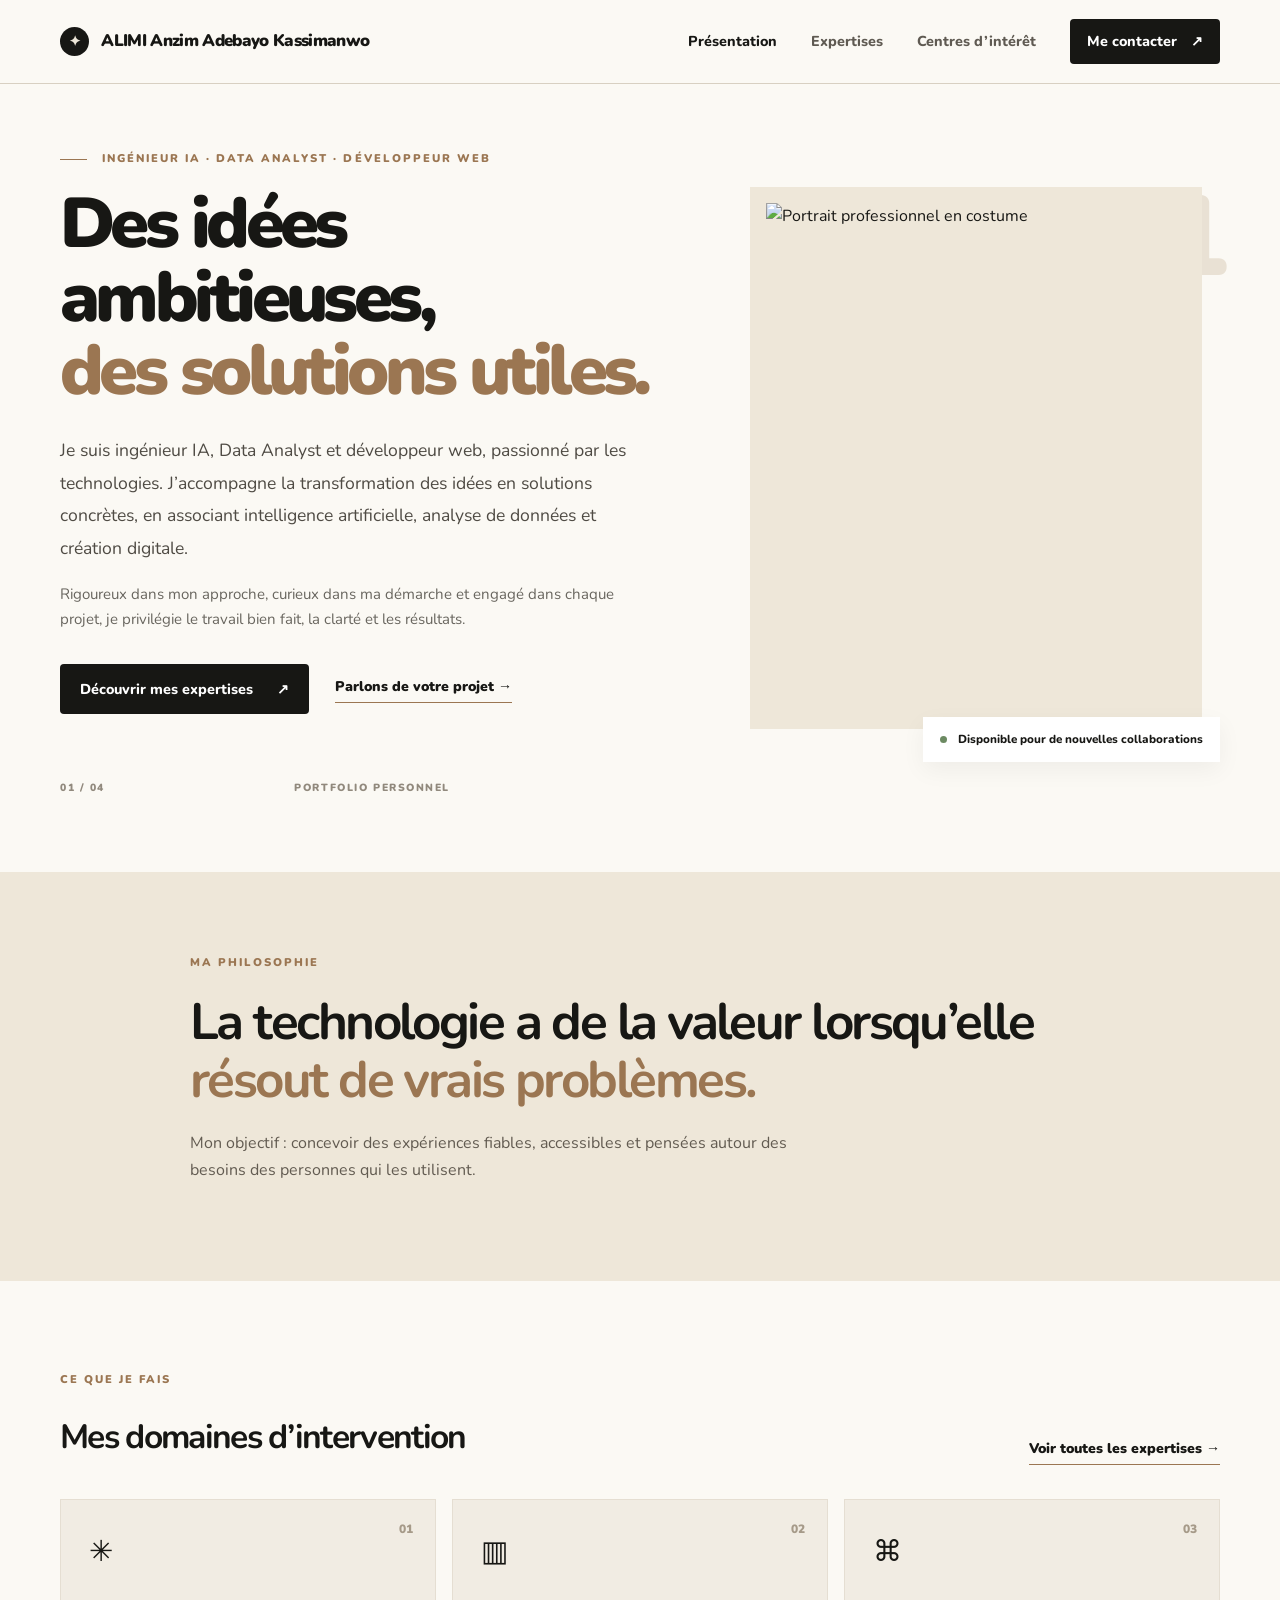
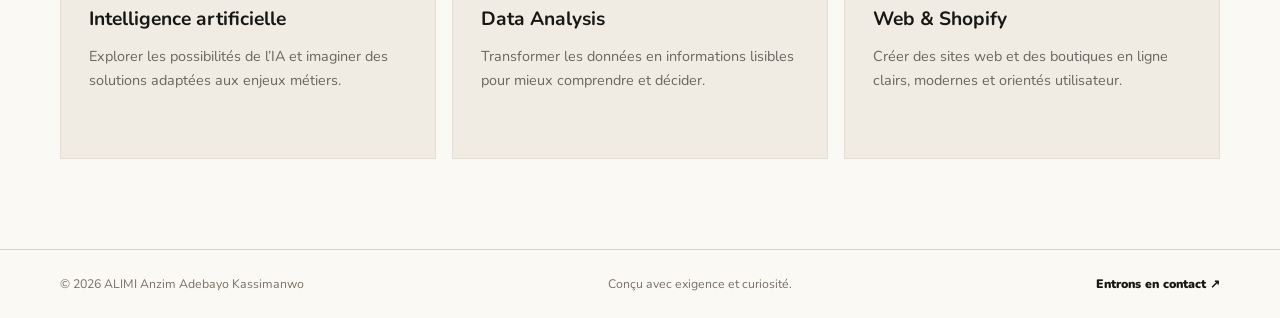
==== index.html @ 64163978 "Add files via upload" ====
<!doctype html>
<html lang="fr">
<head>
  <meta charset="utf-8"><meta name="viewport" content="width=device-width, initial-scale=1">
  <meta name="description" content="ALIMI Anzim Adebayo Kassimanwo — ingénierie IA, Data Analysis, création de sites web et boutiques Shopify.">
  <title>Accueil | ALIMI Anzim Adebayo Kassimanwo</title><link rel="preconnect" href="https://fonts.googleapis.com">
  <link rel="preconnect" href="https://fonts.gstatic.com" crossorigin>
  <link href="https://fonts.googleapis.com/css2?family=Nunito:wght@400;500;600;700;800;900&display=swap" rel="stylesheet">
  <link rel="stylesheet" href="styles.css"><script src="script.js" defer></script>
</head>
<body>
<header class="site-header"><a class="brand" href="index.html"><span class="brand-mark">✦</span> ALIMI Anzim Adebayo Kassimanwo</a>
<button class="menu-toggle" aria-label="Ouvrir le menu" aria-expanded="false">☰</button>
<nav class="nav"><a class="active" href="index.html">Présentation</a><a href="services.html">Expertises</a><a href="interests.html">Centres d’intérêt</a><a class="nav-cta" href="contact.html">Me contacter <span>↗</span></a></nav></header>
<main>
<section class="hero section-wrap">
  <div class="hero-copy"><p class="eyebrow"><span class="eyebrow-line"></span> INGÉNIEUR IA · DATA ANALYST · DÉVELOPPEUR WEB</p>
    <h1>Des idées ambitieuses,<br><em>des solutions utiles.</em></h1>
    <p class="lead">Je suis ingénieur IA, Data Analyst et développeur web, passionné par les technologies. J’accompagne la transformation des idées en solutions concrètes, en associant intelligence artificielle, analyse de données et création digitale.</p>
    <p class="intro-note">Rigoureux dans mon approche, curieux dans ma démarche et engagé dans chaque projet, je privilégie le travail bien fait, la clarté et les résultats.</p>
    <div class="hero-actions"><a class="button button-dark" href="services.html">Découvrir mes expertises <span>↗</span></a><a class="text-link" href="contact.html">Parlons de votre projet <span>→</span></a></div>
    <div class="hero-meta"><span>01 / 04</span><span>PORTFOLIO PERSONNEL</span></div>
  </div>
  <div class="portrait-wrap"><div class="portrait-frame"><img src="assets/portrait.jpeg" alt="Portrait professionnel en costume"></div><div class="portrait-caption"><span class="caption-dot"></span> Disponible pour de nouvelles collaborations</div><div class="decor-number">01</div></div>
</section>
<section class="statement"><div class="section-wrap statement-inner"><p class="eyebrow">MA PHILOSOPHIE</p><h2>La technologie a de la valeur lorsqu’elle <em>résout de vrais problèmes.</em></h2><p>Mon objectif : concevoir des expériences fiables, accessibles et pensées autour des besoins des personnes qui les utilisent.</p></div></section>
<section class="section-wrap mini-services"><div class="section-heading"><div><p class="eyebrow">CE QUE JE FAIS</p><h2>Mes domaines d’intervention</h2></div><a class="text-link" href="services.html">Voir toutes les expertises →</a></div>
<div class="service-grid"><article class="service-card"><span class="card-index">01</span><div class="card-icon">✳</div><h3>Intelligence artificielle</h3><p>Explorer les possibilités de l’IA et imaginer des solutions adaptées aux enjeux métiers.</p></article>
<article class="service-card"><span class="card-index">02</span><div class="card-icon">▥</div><h3>Data Analysis</h3><p>Transformer les données en informations lisibles pour mieux comprendre et décider.</p></article>
<article class="service-card"><span class="card-index">03</span><div class="card-icon">⌘</div><h3>Web & Shopify</h3><p>Créer des sites web et des boutiques en ligne clairs, modernes et orientés utilisateur.</p></article></div></section>
</main>
<footer class="footer"><div class="section-wrap footer-inner"><span>© <span data-year></span> ALIMI Anzim Adebayo Kassimanwo</span><span>Conçu avec exigence et curiosité.</span><a href="contact.html">Entrons en contact ↗</a></div></footer>
</body></html>
---- styles.css ----
@import url('https://fonts.googleapis.com/css2?family=Nunito:wght@400;500;600;700;800;900&display=swap');
:root{--beige:#eee7d9;--beige-light:#f7f3eb;--paper:#fbf9f4;--ink:#171714;--muted:#69665f;--line:#d8d0c2;--accent:#9b7652}
*{box-sizing:border-box}html{scroll-behavior:smooth}body{margin:0;background:var(--paper);color:var(--ink);font-family:'Nunito',sans-serif;font-size:16px;line-height:1.65}a{color:inherit;text-decoration:none}.section-wrap{width:min(1160px,calc(100% - 64px));margin-inline:auto}.site-header{height:84px;padding:0 max(32px,calc((100vw - 1160px)/2));display:flex;align-items:center;justify-content:space-between;border-bottom:1px solid var(--line);background:var(--paper);position:relative;z-index:5}.brand{font-weight:900;font-size:1.05rem;letter-spacing:-.04em}.brand-mark{display:inline-grid;place-items:center;background:var(--ink);color:var(--beige);width:29px;height:29px;border-radius:50%;margin-right:8px;font-size:.9rem}.nav{display:flex;align-items:center;gap:34px;font-size:.9rem;font-weight:800}.nav a{color:#5f5a52;transition:color .2s}.nav a:hover,.nav a.active{color:var(--ink)}.nav .nav-cta{background:var(--ink);color:white;padding:11px 17px;border-radius:4px}.nav-cta span{margin-left:10px}.menu-toggle{display:none;background:none;border:0;font-size:1.5rem}.hero{min-height:650px;display:grid;grid-template-columns:1.08fr .92fr;align-items:center;gap:64px;padding-block:66px 76px}.eyebrow{font-size:.7rem;letter-spacing:.18em;font-weight:900;color:var(--accent);margin:0 0 20px}.eyebrow-line{display:inline-block;width:27px;height:1px;background:var(--accent);vertical-align:middle;margin-right:10px}.hero h1,.page-hero h1{font-size:clamp(2.8rem,5.5vw,5.15rem);line-height:1.04;letter-spacing:-.065em;margin:0 0 26px;font-weight:900}.hero h1 em,.page-hero h1 em,.statement h2 em,.cta-band h2 em{font-style:normal;color:var(--accent)}.lead{font-size:1.1rem;line-height:1.85;color:#4f4b44;max-width:610px}.intro-note{color:var(--muted);font-size:.94rem;max-width:560px;margin-top:18px}.hero-actions{display:flex;align-items:center;gap:26px;margin-top:32px;flex-wrap:wrap}.button{display:inline-flex;align-items:center;justify-content:center;gap:24px;padding:15px 20px;border:0;border-radius:4px;font:800 .9rem 'Nunito',sans-serif;cursor:pointer}.button-dark{background:var(--ink);color:white}.button-dark:hover{background:#40372e}.text-link{font-size:.88rem;font-weight:900;border-bottom:1px solid var(--accent);padding-bottom:4px}.hero-meta{display:flex;justify-content:space-between;max-width:390px;margin-top:65px;color:#91897d;font-size:.65rem;letter-spacing:.15em;font-weight:900}.portrait-wrap{position:relative;max-width:470px;justify-self:end;width:100%;padding:18px 18px 48px 0}.portrait-frame{background:var(--beige);padding:16px;position:relative;z-index:1}.portrait-frame img{display:block;width:100%;height:510px;object-fit:cover;object-position:center 22%;filter:saturate(.9)}.portrait-caption{position:absolute;z-index:2;right:0;bottom:15px;background:white;padding:13px 17px;font-size:.73rem;font-weight:800;box-shadow:0 8px 25px #0000000d}.caption-dot{display:inline-block;width:7px;height:7px;border-radius:50%;background:#6c8a62;margin-right:8px}.decor-number{position:absolute;right:-8px;top:-22px;font-size:7rem;font-weight:900;color:#e9e1d4;z-index:0}.statement{background:var(--beige);padding:82px 0}.statement-inner{max-width:900px}.statement h2{font-size:clamp(2rem,4vw,3.5rem);line-height:1.15;letter-spacing:-.05em;margin:0 0 20px}.statement-inner>p:last-child{color:#625b51;max-width:620px}.mini-services{padding-block:90px}.section-heading{display:flex;align-items:end;justify-content:space-between;margin-bottom:34px}.section-heading h2{font-size:2.1rem;letter-spacing:-.05em;margin:0}.service-grid{display:grid;grid-template-columns:repeat(3,1fr);gap:16px}.service-card{position:relative;background:#f1ece3;padding:28px;min-height:260px;border:1px solid #e5ded2}.card-index{position:absolute;right:22px;top:20px;color:#a69a89;font-size:.75rem;font-weight:900}.card-icon{font-size:1.8rem;margin-bottom:28px}.service-card h3{font-size:1.2rem;margin:0 0 10px}.service-card p{font-size:.9rem;color:var(--muted);margin:0}.footer{border-top:1px solid var(--line);padding:24px 0;color:#777066;font-size:.77rem}.footer-inner{display:flex;justify-content:space-between;gap:16px;flex-wrap:wrap}.footer a{font-weight:900;color:var(--ink)}.page-hero{padding-top:100px;padding-bottom:65px}.page-hero h1{font-size:clamp(2.8rem,5vw,4.6rem)}.narrow{max-width:640px}.expertise-list{padding-bottom:70px}.expertise-row{display:grid;grid-template-columns:70px 1fr 100px;gap:25px;padding:38px 0;border-top:1px solid var(--line)}.expertise-num{font-size:.8rem;font-weight:900;color:var(--accent);padding-top:5px}.expertise-row h2{font-size:1.8rem;letter-spacing:-.04em;margin:0 0 12px}.expertise-row p:not(.eyebrow){max-width:700px;color:var(--muted)}.expertise-row ul{display:flex;flex-wrap:wrap;gap:10px 26px;padding-left:18px;color:#504b43;font-size:.88rem}.expertise-symbol{font-size:3rem;color:#b49a7c;justify-self:end}.cta-band{background:var(--beige);padding:44px 50px;margin-bottom:90px;display:flex;align-items:center;justify-content:space-between;gap:25px}.cta-band h2{font-size:2.2rem;line-height:1.15;letter-spacing:-.05em;margin:0}.interest-grid{display:grid;grid-template-columns:1fr 1fr;gap:18px;padding-bottom:45px}.interest-card{padding:34px;min-height:330px;background:var(--beige)}.interest-card.games{background:#f0ede6}.interest-top{display:flex;justify-content:space-between;align-items:center;font-size:.7rem;letter-spacing:.14em;font-weight:900;color:var(--accent)}.interest-emoji{font-size:2rem}.interest-card h2{font-size:2rem;letter-spacing:-.04em;margin:45px 0 12px}.interest-card p{color:#5f5a52;max-width:480px}.interest-tags,.game-list{display:flex;gap:8px;flex-wrap:wrap;margin-top:24px}.interest-tags span,.game-list span{padding:7px 12px;border:1px solid #cfc4b4;border-radius:30px;font-size:.75rem;font-weight:800}.quote-panel{background:var(--ink);color:white;padding:45px 55px;margin-bottom:90px;display:flex;gap:25px;align-items:flex-start}.quote-mark{font-size:4rem;color:#c3a17c;line-height:1}.quote-panel blockquote{font-size:1.5rem;line-height:1.4;font-weight:800;max-width:780px;margin:8px 0}.contact-layout{display:grid;grid-template-columns:.8fr 1.2fr;gap:80px;padding-bottom:100px}.contact-aside h2{font-size:2rem;line-height:1.2;letter-spacing:-.04em;margin:0 0 20px}.contact-aside>p:not(.eyebrow){color:var(--muted)}.contact-detail{display:flex;align-items:center;gap:15px;margin-top:27px}.contact-icon{display:grid;place-items:center;width:42px;height:42px;background:var(--beige);border-radius:50%;font-size:1.2rem}.contact-detail strong,.contact-detail span{display:block}.contact-detail strong{font-size:.9rem}.contact-detail div span{font-size:.78rem;color:var(--muted)}.contact-form{background:#f1ece3;padding:34px;display:flex;flex-direction:column}.contact-form label{font-size:.8rem;font-weight:900;margin:0 0 7px}.contact-form input,.contact-form select,.contact-form textarea{width:100%;font:500 .92rem 'Nunito',sans-serif;color:var(--ink);background:#fbf9f4;border:1px solid #d9d0c3;border-radius:3px;padding:13px 14px;margin-bottom:19px;outline:none}.contact-form input:focus,.contact-form select:focus,.contact-form textarea:focus{border-color:var(--accent)}.contact-form textarea{resize:vertical}.form-submit{align-self:flex-start}.form-help{font-size:.74rem;color:var(--muted);margin:12px 0 0}
@media(max-width:800px){.section-wrap{width:min(100% - 38px,600px)}.site-header{height:72px;padding:0 20px}.menu-toggle{display:block}.nav{display:none;position:absolute;top:72px;left:0;right:0;background:var(--paper);padding:18px 22px 24px;flex-direction:column;align-items:stretch;gap:18px;border-bottom:1px solid var(--line)}.nav.open{display:flex}.nav .nav-cta{text-align:center}.hero{grid-template-columns:1fr;gap:38px;padding-block:55px}.hero-copy{order:1}.portrait-wrap{order:0;justify-self:center;max-width:390px}.portrait-frame img{height:420px}.hero h1,.page-hero h1{font-size:clamp(2.7rem,11vw,4rem)}.hero-meta{margin-top:40px}.statement{padding:60px 0}.mini-services{padding-block:65px}.section-heading{align-items:flex-start;gap:20px;flex-direction:column}.service-grid{grid-template-columns:1fr}.service-card{min-height:unset}.page-hero{padding-top:65px;padding-bottom:40px}.expertise-row{grid-template-columns:35px 1fr;gap:12px}.expertise-symbol{display:none}.expertise-row h2{font-size:1.5rem}.expertise-row ul{display:block}.cta-band{padding:30px;align-items:flex-start;flex-direction:column;margin-bottom:60px}.interest-grid,.contact-layout{grid-template-columns:1fr;gap:20px}.interest-card{min-height:unset}.interest-card h2{margin-top:30px}.quote-panel{padding:30px 25px;margin-bottom:60px}.quote-panel blockquote{font-size:1.2rem}.contact-layout{padding-bottom:65px}.contact-form{padding:23px}.footer-inner{flex-direction:column;gap:6px}}
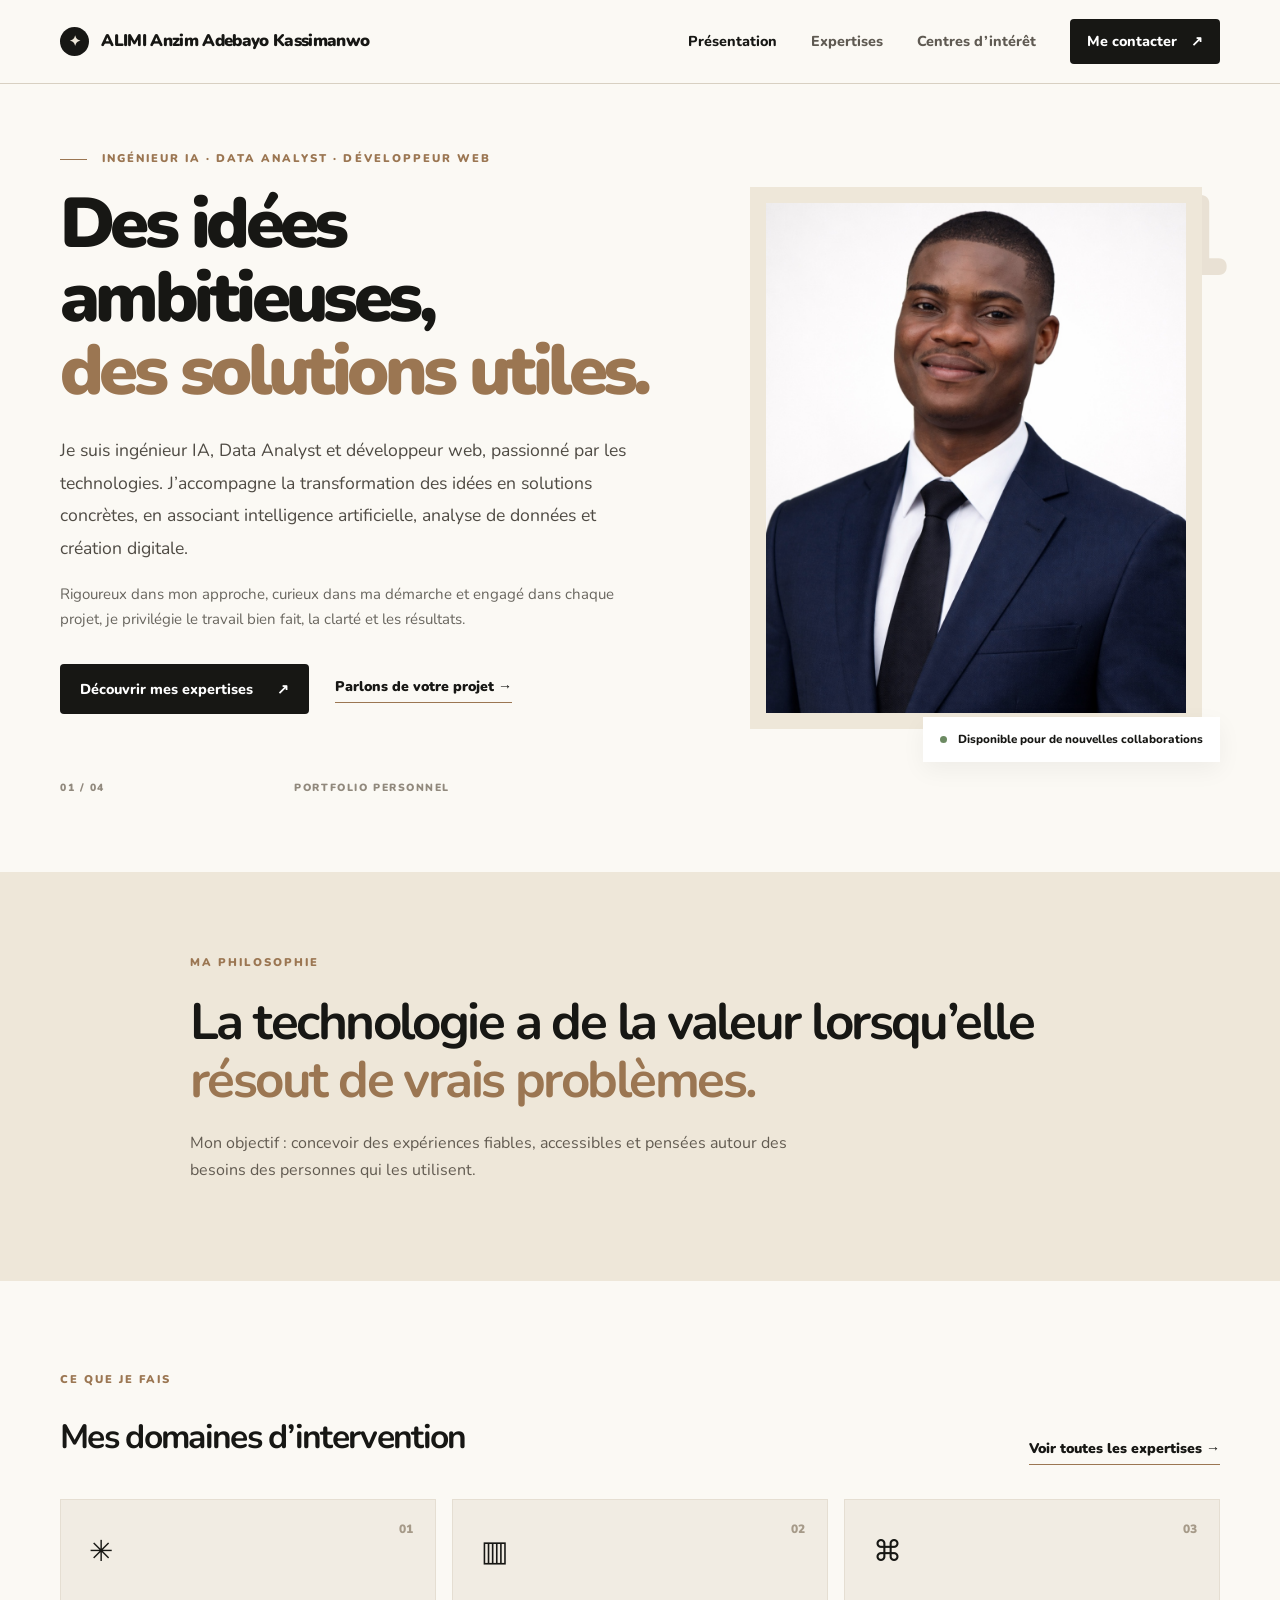
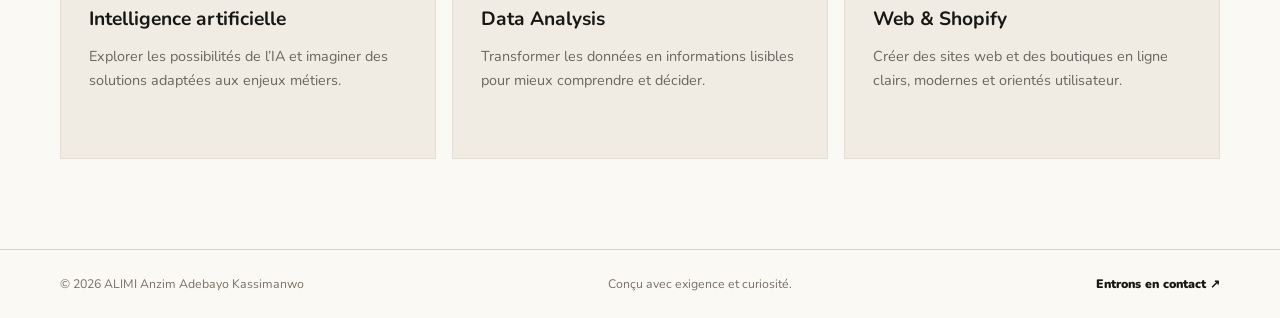
==== commit 5a10fd81: "Add files via upload" ====
--- a/index.html
+++ b/index.html
@@ -21,7 +21,7 @@
     <div class="hero-actions"><a class="button button-dark" href="services.html">Découvrir mes expertises <span>↗</span></a><a class="text-link" href="contact.html">Parlons de votre projet <span>→</span></a></div>
     <div class="hero-meta"><span>01 / 04</span><span>PORTFOLIO PERSONNEL</span></div>
   </div>
-  <div class="portrait-wrap"><div class="portrait-frame"><img src="assets/portrait.jpeg" alt="Portrait professionnel en costume"></div><div class="portrait-caption"><span class="caption-dot"></span> Disponible pour de nouvelles collaborations</div><div class="decor-number">01</div></div>
+  <div class="portrait-wrap"><div class="portrait-frame"><img src="portrait.jpeg" alt="Portrait professionnel en costume"></div><div class="portrait-caption"><span class="caption-dot"></span> Disponible pour de nouvelles collaborations</div><div class="decor-number">01</div></div>
 </section>
 <section class="statement"><div class="section-wrap statement-inner"><p class="eyebrow">MA PHILOSOPHIE</p><h2>La technologie a de la valeur lorsqu’elle <em>résout de vrais problèmes.</em></h2><p>Mon objectif : concevoir des expériences fiables, accessibles et pensées autour des besoins des personnes qui les utilisent.</p></div></section>
 <section class="section-wrap mini-services"><div class="section-heading"><div><p class="eyebrow">CE QUE JE FAIS</p><h2>Mes domaines d’intervention</h2></div><a class="text-link" href="services.html">Voir toutes les expertises →</a></div>
@@ -30,4 +30,4 @@
 <article class="service-card"><span class="card-index">03</span><div class="card-icon">⌘</div><h3>Web & Shopify</h3><p>Créer des sites web et des boutiques en ligne clairs, modernes et orientés utilisateur.</p></article></div></section>
 </main>
 <footer class="footer"><div class="section-wrap footer-inner"><span>© <span data-year></span> ALIMI Anzim Adebayo Kassimanwo</span><span>Conçu avec exigence et curiosité.</span><a href="contact.html">Entrons en contact ↗</a></div></footer>
-</body></html>+</body></html>
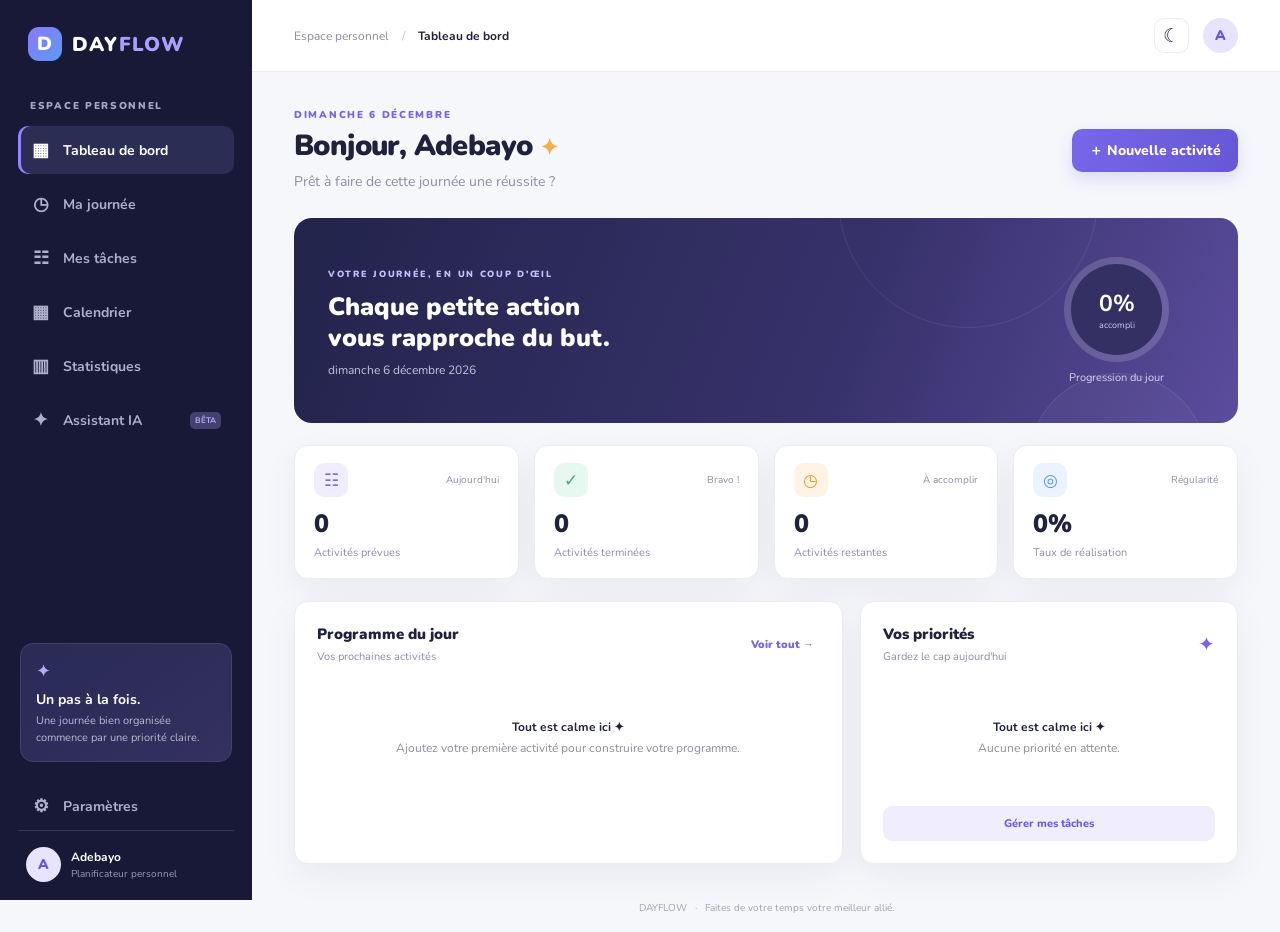
==== commit f26798f4: "Add files via upload" ====
--- a/index.html
+++ b/index.html
@@ -1,33 +1,141 @@
-<!doctype html>
+<!DOCTYPE html>
 <html lang="fr">
 <head>
-  <meta charset="utf-8"><meta name="viewport" content="width=device-width, initial-scale=1">
-  <meta name="description" content="ALIMI Anzim Adebayo Kassimanwo — ingénierie IA, Data Analysis, création de sites web et boutiques Shopify.">
-  <title>Accueil | ALIMI Anzim Adebayo Kassimanwo</title><link rel="preconnect" href="https://fonts.googleapis.com">
+  <meta charset="UTF-8">
+  <meta name="viewport" content="width=device-width, initial-scale=1.0">
+  <meta name="theme-color" content="#171936">
+  <meta name="description" content="DAYFLOW — Organise tes journées et avance sereinement vers tes objectifs.">
+  <title>DAYFLOW — Planifie ta journée</title>
+  <link rel="preconnect" href="https://fonts.googleapis.com">
   <link rel="preconnect" href="https://fonts.gstatic.com" crossorigin>
   <link href="https://fonts.googleapis.com/css2?family=Nunito:wght@400;500;600;700;800;900&display=swap" rel="stylesheet">
-  <link rel="stylesheet" href="styles.css"><script src="script.js" defer></script>
+  <link rel="stylesheet" href="styles.css">
+  <link rel="manifest" href="manifest.webmanifest">
 </head>
 <body>
-<header class="site-header"><a class="brand" href="index.html"><span class="brand-mark">✦</span> ALIMI Anzim Adebayo Kassimanwo</a>
-<button class="menu-toggle" aria-label="Ouvrir le menu" aria-expanded="false">☰</button>
-<nav class="nav"><a class="active" href="index.html">Présentation</a><a href="services.html">Expertises</a><a href="interests.html">Centres d’intérêt</a><a class="nav-cta" href="contact.html">Me contacter <span>↗</span></a></nav></header>
-<main>
-<section class="hero section-wrap">
-  <div class="hero-copy"><p class="eyebrow"><span class="eyebrow-line"></span> INGÉNIEUR IA · DATA ANALYST · DÉVELOPPEUR WEB</p>
-    <h1>Des idées ambitieuses,<br><em>des solutions utiles.</em></h1>
-    <p class="lead">Je suis ingénieur IA, Data Analyst et développeur web, passionné par les technologies. J’accompagne la transformation des idées en solutions concrètes, en associant intelligence artificielle, analyse de données et création digitale.</p>
-    <p class="intro-note">Rigoureux dans mon approche, curieux dans ma démarche et engagé dans chaque projet, je privilégie le travail bien fait, la clarté et les résultats.</p>
-    <div class="hero-actions"><a class="button button-dark" href="services.html">Découvrir mes expertises <span>↗</span></a><a class="text-link" href="contact.html">Parlons de votre projet <span>→</span></a></div>
-    <div class="hero-meta"><span>01 / 04</span><span>PORTFOLIO PERSONNEL</span></div>
+  <div class="app-shell">
+    <aside class="sidebar" id="sidebar">
+      <a class="brand" href="#" aria-label="DAYFLOW accueil">
+        <span class="brand-mark">D</span><span>DAY<span class="brand-accent">FLOW</span></span>
+      </a>
+      <div class="workspace-label">ESPACE PERSONNEL</div>
+      <nav class="nav-menu" aria-label="Navigation principale">
+        <button class="nav-link active" data-view="dashboard"><span class="nav-icon">▦</span>Tableau de bord</button>
+        <button class="nav-link" data-view="day"><span class="nav-icon">◷</span>Ma journée</button>
+        <button class="nav-link" data-view="tasks"><span class="nav-icon">☷</span>Mes tâches</button>
+        <button class="nav-link" data-view="calendar"><span class="nav-icon">▦</span>Calendrier</button>
+        <button class="nav-link" data-view="stats"><span class="nav-icon">▥</span>Statistiques</button>
+        <button class="nav-link" data-view="assistant"><span class="nav-icon">✦</span>Assistant IA <span class="soon">BÊTA</span></button>
+      </nav>
+      <div class="sidebar-bottom">
+        <div class="tip-card">
+          <span class="tip-spark">✦</span>
+          <strong>Un pas à la fois.</strong>
+          <p>Une journée bien organisée commence par une priorité claire.</p>
+        </div>
+        <button class="nav-link" data-view="settings"><span class="nav-icon">⚙</span>Paramètres</button>
+        <div class="profile">
+          <div class="avatar">A</div><div><strong id="profileName">Mon espace</strong><small>Planificateur personnel</small></div>
+        </div>
+      </div>
+    </aside>
+
+    <main class="main-area">
+      <header class="topbar">
+        <button class="mobile-menu" id="mobileMenu" aria-label="Ouvrir le menu">☰</button>
+        <div class="breadcrumb">Espace personnel <span>/</span> <strong id="currentSection">Tableau de bord</strong></div>
+        <div class="top-actions">
+          <button class="icon-button" id="themeToggle" title="Changer de thème" aria-label="Changer de thème">☾</button>
+          <button class="avatar small-avatar" id="profileButton" title="Modifier le profil">A</button>
+        </div>
+      </header>
+
+      <div class="content">
+        <section class="view active" id="view-dashboard">
+          <div class="welcome-row">
+            <div><p class="eyebrow" id="todayLabel">VOTRE ESPACE DE PRODUCTIVITÉ</p><h1>Bonjour, <span id="welcomeName">Adebayo</span> <span class="wave">✦</span></h1><p class="muted">Prêt à faire de cette journée une réussite ?</p></div>
+            <button class="primary-button" data-add>＋ Nouvelle activité</button>
+          </div>
+          <div class="hero-card">
+            <div class="hero-copy"><span class="hero-kicker">VOTRE JOURNÉE, EN UN COUP D'ŒIL</span><h2>Chaque petite action<br>vous rapproche du but.</h2><p id="heroDate">Organisez vos priorités et avancez à votre rythme.</p></div>
+            <div class="hero-progress"><div class="progress-ring" id="progressRing"><div><strong id="progressPercent">0%</strong><small>accompli</small></div></div><span>Progression du jour</span></div>
+            <div class="hero-orb orb-one"></div><div class="hero-orb orb-two"></div>
+          </div>
+          <div class="stats-grid">
+            <article class="metric-card"><div class="metric-top"><span class="metric-icon purple">☷</span><span class="metric-trend">Aujourd'hui</span></div><strong id="totalMetric">0</strong><span class="metric-label">Activités prévues</span></article>
+            <article class="metric-card"><div class="metric-top"><span class="metric-icon green">✓</span><span class="metric-trend">Bravo !</span></div><strong id="doneMetric">0</strong><span class="metric-label">Activités terminées</span></article>
+            <article class="metric-card"><div class="metric-top"><span class="metric-icon orange">◷</span><span class="metric-trend">À accomplir</span></div><strong id="pendingMetric">0</strong><span class="metric-label">Activités restantes</span></article>
+            <article class="metric-card"><div class="metric-top"><span class="metric-icon blue">◎</span><span class="metric-trend">Régularité</span></div><strong id="rateMetric">0%</strong><span class="metric-label">Taux de réalisation</span></article>
+          </div>
+          <div class="section-grid">
+            <section class="panel schedule-panel">
+              <div class="panel-heading"><div><h3>Programme du jour</h3><p class="muted">Vos prochaines activités</p></div><button class="text-button" data-go="day">Voir tout →</button></div>
+              <div id="dashboardSchedule" class="schedule-list"></div>
+            </section>
+            <section class="panel focus-panel">
+              <div class="panel-heading"><div><h3>Vos priorités</h3><p class="muted">Gardez le cap aujourd'hui</p></div><span class="heading-spark">✦</span></div>
+              <div id="priorityList" class="priority-list"></div>
+              <button class="soft-button full-button" data-go="tasks">Gérer mes tâches</button>
+            </section>
+          </div>
+        </section>
+
+        <section class="view" id="view-day">
+          <div class="page-heading"><div><p class="eyebrow">ORGANISATION</p><h1>Ma journée</h1><p class="muted">Visualisez votre programme et avancez étape par étape.</p></div><button class="primary-button" data-add>＋ Nouvelle activité</button></div>
+          <div class="toolbar"><div class="date-display" id="dayDate"></div><button class="soft-button" id="todayButton">Aujourd'hui</button></div>
+          <div class="panel"><div id="daySchedule" class="timeline"></div></div>
+        </section>
+
+        <section class="view" id="view-tasks">
+          <div class="page-heading"><div><p class="eyebrow">À FAIRE</p><h1>Mes tâches</h1><p class="muted">Toutes vos activités réunies au même endroit.</p></div><button class="primary-button" data-add>＋ Ajouter une tâche</button></div>
+          <div class="toolbar task-toolbar"><input class="search-input" id="taskSearch" type="search" placeholder="⌕  Rechercher une activité..."><select id="statusFilter" class="select-input"><option value="all">Tous les statuts</option><option value="pending">À faire</option><option value="progress">En cours</option><option value="done">Terminées</option></select><select id="priorityFilter" class="select-input"><option value="all">Toutes les priorités</option><option>Urgent</option><option>Élevé</option><option>Moyen</option><option>Faible</option></select></div>
+          <div class="panel"><div id="tasksList" class="tasks-list"></div></div>
+        </section>
+
+        <section class="view" id="view-calendar">
+          <div class="page-heading"><div><p class="eyebrow">VUE D'ENSEMBLE</p><h1>Calendrier</h1><p class="muted">Retrouvez vos activités selon leur date.</p></div><button class="primary-button" data-add>＋ Nouvelle activité</button></div>
+          <div class="toolbar calendar-toolbar"><div class="calendar-views"><button class="soft-button calendar-view active" data-calendar-view="month">Mois</button><button class="soft-button calendar-view" data-calendar-view="week">Semaine</button><button class="soft-button calendar-view" data-calendar-view="day">Jour</button></div><div class="calendar-nav"><button class="icon-button" id="prevMonth">‹</button><strong id="monthLabel"></strong><button class="icon-button" id="nextMonth">›</button></div><button class="soft-button" id="calendarToday">Ce mois-ci</button></div>
+          <div class="panel calendar-panel"><div class="calendar-grid" id="calendarGrid"></div></div>
+          <div class="calendar-legend"><span><i class="dot purple-dot"></i> Personnel</span><span><i class="dot blue-dot"></i> Travail</span><span><i class="dot orange-dot"></i> Études</span><span><i class="dot green-dot"></i> Santé</span></div>
+        </section>
+
+        <section class="view" id="view-stats">
+          <div class="page-heading"><div><p class="eyebrow">VOTRE ÉVOLUTION</p><h1>Statistiques</h1><p class="muted">Mesurez vos efforts et célébrez vos progrès.</p></div></div>
+          <div class="toolbar"><strong>Plage d’analyse</strong><div class="calendar-views"><button class="soft-button stats-range active" data-range="7">7 jours</button><button class="soft-button stats-range" data-range="30">30 jours</button></div></div><div class="stats-grid stats-grid-large"><article class="metric-card"><span class="metric-label">Tâches au total</span><strong id="statsTotal">0</strong></article><article class="metric-card"><span class="metric-label">Tâches terminées</span><strong id="statsDone">0</strong></article><article class="metric-card"><span class="metric-label">Taux de réussite</span><strong id="statsRate">0%</strong></article><article class="metric-card"><span class="metric-label">Heures planifiées terminées</span><strong id="statsHours">0 h</strong></article></div>
+          <div class="panel chart-panel"><div class="panel-heading"><div><h3>Activités des 7 derniers jours</h3><p class="muted">Nombre de tâches terminées par jour</p></div></div><div id="weeklyChart" class="bar-chart"></div></div>
+          <div class="panel insight-panel"><span class="metric-icon purple">✦</span><div><h3>Votre conseil productivité</h3><p id="statsAdvice" class="muted">Chaque tâche terminée est une victoire. Continuez !</p></div></div>
+        </section>
+
+        <section class="view" id="view-assistant">
+          <div class="page-heading"><div><p class="eyebrow">VOTRE COACH PERSONNEL</p><h1>Assistant intelligent</h1><p class="muted">Des suggestions simples pour mieux organiser votre temps.</p></div></div>
+          <div class="assistant-layout"><div class="panel assistant-main"><div class="assistant-intro"><div class="assistant-avatar">✦</div><div><h3>Bonjour ! Je suis votre assistant DAYFLOW.</h3><p class="muted">Je peux vous aider à structurer votre journée à partir de vos tâches.</p></div></div><div id="assistantMessages" class="assistant-messages"><div class="assistant-bubble">Commencez par ajouter vos activités. Je pourrai ensuite vous proposer un ordre de priorité et un programme équilibré.</div></div><div class="assistant-input-row"><input id="assistantInput" class="search-input" placeholder="Demandez un conseil..."><button class="primary-button" id="askAssistant">Envoyer</button></div></div><div class="panel suggestion-panel"><h3>Suggestions rapides</h3><button class="suggestion" data-suggestion="Organise mes tâches par priorité">✦ Organiser mes priorités</button><button class="suggestion" data-suggestion="Donne-moi un conseil de productivité">◷ Conseil de productivité</button><button class="suggestion" data-suggestion="Fais le bilan de ma journée">▥ Faire le bilan du jour</button></div></div>
+        </section>
+
+        <section class="view" id="view-settings">
+          <div class="page-heading"><div><p class="eyebrow">PERSONNALISATION</p><h1>Paramètres</h1><p class="muted">Adaptez DAYFLOW à votre façon de travailler.</p></div></div>
+          <div class="panel settings-panel"><div class="setting-row"><div><h3>Votre prénom</h3><p class="muted">Utilisé pour personnaliser votre accueil.</p></div><input id="nameSetting" class="text-input" maxlength="24" placeholder="Votre prénom"><button class="soft-button" id="saveName">Enregistrer</button></div><div class="setting-row"><div><h3>Apparence</h3><p class="muted">Choisissez votre ambiance préférée.</p></div><button class="soft-button" id="settingsTheme">Basculer clair / sombre</button></div><div class="setting-row"><div><h3>Notifications et rappels</h3><p class="muted">Autorisez les notifications pour recevoir les rappels lorsque DAYFLOW est ouvert.</p></div><button class="soft-button" id="enableNotifications">Activer les notifications</button></div><div class="setting-row"><div><h3>Vos données</h3><p class="muted">Vos activités sont enregistrées dans ce navigateur.</p></div><button class="danger-button" id="clearData">Effacer toutes les activités</button></div></div>
+        </section>
+      </div>
+      <footer class="footer">DAYFLOW <span>·</span> Faites de votre temps votre meilleur allié.</footer>
+    </main>
   </div>
-  <div class="portrait-wrap"><div class="portrait-frame"><img src="portrait.jpeg" alt="Portrait professionnel en costume"></div><div class="portrait-caption"><span class="caption-dot"></span> Disponible pour de nouvelles collaborations</div><div class="decor-number">01</div></div>
-</section>
-<section class="statement"><div class="section-wrap statement-inner"><p class="eyebrow">MA PHILOSOPHIE</p><h2>La technologie a de la valeur lorsqu’elle <em>résout de vrais problèmes.</em></h2><p>Mon objectif : concevoir des expériences fiables, accessibles et pensées autour des besoins des personnes qui les utilisent.</p></div></section>
-<section class="section-wrap mini-services"><div class="section-heading"><div><p class="eyebrow">CE QUE JE FAIS</p><h2>Mes domaines d’intervention</h2></div><a class="text-link" href="services.html">Voir toutes les expertises →</a></div>
-<div class="service-grid"><article class="service-card"><span class="card-index">01</span><div class="card-icon">✳</div><h3>Intelligence artificielle</h3><p>Explorer les possibilités de l’IA et imaginer des solutions adaptées aux enjeux métiers.</p></article>
-<article class="service-card"><span class="card-index">02</span><div class="card-icon">▥</div><h3>Data Analysis</h3><p>Transformer les données en informations lisibles pour mieux comprendre et décider.</p></article>
-<article class="service-card"><span class="card-index">03</span><div class="card-icon">⌘</div><h3>Web & Shopify</h3><p>Créer des sites web et des boutiques en ligne clairs, modernes et orientés utilisateur.</p></article></div></section>
-</main>
-<footer class="footer"><div class="section-wrap footer-inner"><span>© <span data-year></span> ALIMI Anzim Adebayo Kassimanwo</span><span>Conçu avec exigence et curiosité.</span><a href="contact.html">Entrons en contact ↗</a></div></footer>
-</body></html>
+
+  <div class="modal-backdrop" id="activityModal" aria-hidden="true">
+    <div class="modal" role="dialog" aria-modal="true" aria-labelledby="modalTitle">
+      <div class="modal-header"><div><p class="eyebrow">PLANIFICATION</p><h2 id="modalTitle">Nouvelle activité</h2></div><button class="icon-button" id="closeModal" aria-label="Fermer">×</button></div>
+      <form id="activityForm">
+        <input type="hidden" id="activityId">
+        <label>Titre de l'activité<input id="activityTitle" required maxlength="80" placeholder="Ex. Préparer une présentation"></label>
+        <label>Description <span class="optional">(facultatif)</span><textarea id="activityDescription" rows="2" placeholder="Quelques détails utiles..."></textarea></label>
+        <div class="form-row"><label>Date<input id="activityDate" type="date" required></label><label>Catégorie<select id="activityCategory"><option>Personnel</option><option>Travail</option><option>Études</option><option>Santé</option><option>Autre</option></select></label></div>
+        <div class="form-row"><label>Début<input id="activityStart" type="time" required value="09:00"></label><label>Fin<input id="activityEnd" type="time" required value="10:00"></label></div>
+        <label>Rappel<select id="activityReminder"><option value="0">Aucun rappel</option><option value="5">5 minutes avant</option><option value="10">10 minutes avant</option><option value="15" selected>15 minutes avant</option><option value="30">30 minutes avant</option><option value="60">1 heure avant</option></select></label>
+        <label>Priorité<select id="activityPriority"><option>Faible</option><option selected>Moyen</option><option>Élevé</option><option>Urgent</option></select></label>
+        <div class="modal-actions"><button type="button" class="soft-button" id="cancelModal">Annuler</button><button type="submit" class="primary-button">Enregistrer l'activité</button></div>
+      </form>
+    </div>
+  </div>
+  <div class="toast" id="toast" role="status"></div>
+  <script src="app.js"></script>
+</body>
+</html>
--- a/styles.css
+++ b/styles.css
@@ -1,4 +1,25 @@
 @import url('https://fonts.googleapis.com/css2?family=Nunito:wght@400;500;600;700;800;900&display=swap');
-:root{--beige:#eee7d9;--beige-light:#f7f3eb;--paper:#fbf9f4;--ink:#171714;--muted:#69665f;--line:#d8d0c2;--accent:#9b7652}
-*{box-sizing:border-box}html{scroll-behavior:smooth}body{margin:0;background:var(--paper);color:var(--ink);font-family:'Nunito',sans-serif;font-size:16px;line-height:1.65}a{color:inherit;text-decoration:none}.section-wrap{width:min(1160px,calc(100% - 64px));margin-inline:auto}.site-header{height:84px;padding:0 max(32px,calc((100vw - 1160px)/2));display:flex;align-items:center;justify-content:space-between;border-bottom:1px solid var(--line);background:var(--paper);position:relative;z-index:5}.brand{font-weight:900;font-size:1.05rem;letter-spacing:-.04em}.brand-mark{display:inline-grid;place-items:center;background:var(--ink);color:var(--beige);width:29px;height:29px;border-radius:50%;margin-right:8px;font-size:.9rem}.nav{display:flex;align-items:center;gap:34px;font-size:.9rem;font-weight:800}.nav a{color:#5f5a52;transition:color .2s}.nav a:hover,.nav a.active{color:var(--ink)}.nav .nav-cta{background:var(--ink);color:white;padding:11px 17px;border-radius:4px}.nav-cta span{margin-left:10px}.menu-toggle{display:none;background:none;border:0;font-size:1.5rem}.hero{min-height:650px;display:grid;grid-template-columns:1.08fr .92fr;align-items:center;gap:64px;padding-block:66px 76px}.eyebrow{font-size:.7rem;letter-spacing:.18em;font-weight:900;color:var(--accent);margin:0 0 20px}.eyebrow-line{display:inline-block;width:27px;height:1px;background:var(--accent);vertical-align:middle;margin-right:10px}.hero h1,.page-hero h1{font-size:clamp(2.8rem,5.5vw,5.15rem);line-height:1.04;letter-spacing:-.065em;margin:0 0 26px;font-weight:900}.hero h1 em,.page-hero h1 em,.statement h2 em,.cta-band h2 em{font-style:normal;color:var(--accent)}.lead{font-size:1.1rem;line-height:1.85;color:#4f4b44;max-width:610px}.intro-note{color:var(--muted);font-size:.94rem;max-width:560px;margin-top:18px}.hero-actions{display:flex;align-items:center;gap:26px;margin-top:32px;flex-wrap:wrap}.button{display:inline-flex;align-items:center;justify-content:center;gap:24px;padding:15px 20px;border:0;border-radius:4px;font:800 .9rem 'Nunito',sans-serif;cursor:pointer}.button-dark{background:var(--ink);color:white}.button-dark:hover{background:#40372e}.text-link{font-size:.88rem;font-weight:900;border-bottom:1px solid var(--accent);padding-bottom:4px}.hero-meta{display:flex;justify-content:space-between;max-width:390px;margin-top:65px;color:#91897d;font-size:.65rem;letter-spacing:.15em;font-weight:900}.portrait-wrap{position:relative;max-width:470px;justify-self:end;width:100%;padding:18px 18px 48px 0}.portrait-frame{background:var(--beige);padding:16px;position:relative;z-index:1}.portrait-frame img{display:block;width:100%;height:510px;object-fit:cover;object-position:center 22%;filter:saturate(.9)}.portrait-caption{position:absolute;z-index:2;right:0;bottom:15px;background:white;padding:13px 17px;font-size:.73rem;font-weight:800;box-shadow:0 8px 25px #0000000d}.caption-dot{display:inline-block;width:7px;height:7px;border-radius:50%;background:#6c8a62;margin-right:8px}.decor-number{position:absolute;right:-8px;top:-22px;font-size:7rem;font-weight:900;color:#e9e1d4;z-index:0}.statement{background:var(--beige);padding:82px 0}.statement-inner{max-width:900px}.statement h2{font-size:clamp(2rem,4vw,3.5rem);line-height:1.15;letter-spacing:-.05em;margin:0 0 20px}.statement-inner>p:last-child{color:#625b51;max-width:620px}.mini-services{padding-block:90px}.section-heading{display:flex;align-items:end;justify-content:space-between;margin-bottom:34px}.section-heading h2{font-size:2.1rem;letter-spacing:-.05em;margin:0}.service-grid{display:grid;grid-template-columns:repeat(3,1fr);gap:16px}.service-card{position:relative;background:#f1ece3;padding:28px;min-height:260px;border:1px solid #e5ded2}.card-index{position:absolute;right:22px;top:20px;color:#a69a89;font-size:.75rem;font-weight:900}.card-icon{font-size:1.8rem;margin-bottom:28px}.service-card h3{font-size:1.2rem;margin:0 0 10px}.service-card p{font-size:.9rem;color:var(--muted);margin:0}.footer{border-top:1px solid var(--line);padding:24px 0;color:#777066;font-size:.77rem}.footer-inner{display:flex;justify-content:space-between;gap:16px;flex-wrap:wrap}.footer a{font-weight:900;color:var(--ink)}.page-hero{padding-top:100px;padding-bottom:65px}.page-hero h1{font-size:clamp(2.8rem,5vw,4.6rem)}.narrow{max-width:640px}.expertise-list{padding-bottom:70px}.expertise-row{display:grid;grid-template-columns:70px 1fr 100px;gap:25px;padding:38px 0;border-top:1px solid var(--line)}.expertise-num{font-size:.8rem;font-weight:900;color:var(--accent);padding-top:5px}.expertise-row h2{font-size:1.8rem;letter-spacing:-.04em;margin:0 0 12px}.expertise-row p:not(.eyebrow){max-width:700px;color:var(--muted)}.expertise-row ul{display:flex;flex-wrap:wrap;gap:10px 26px;padding-left:18px;color:#504b43;font-size:.88rem}.expertise-symbol{font-size:3rem;color:#b49a7c;justify-self:end}.cta-band{background:var(--beige);padding:44px 50px;margin-bottom:90px;display:flex;align-items:center;justify-content:space-between;gap:25px}.cta-band h2{font-size:2.2rem;line-height:1.15;letter-spacing:-.05em;margin:0}.interest-grid{display:grid;grid-template-columns:1fr 1fr;gap:18px;padding-bottom:45px}.interest-card{padding:34px;min-height:330px;background:var(--beige)}.interest-card.games{background:#f0ede6}.interest-top{display:flex;justify-content:space-between;align-items:center;font-size:.7rem;letter-spacing:.14em;font-weight:900;color:var(--accent)}.interest-emoji{font-size:2rem}.interest-card h2{font-size:2rem;letter-spacing:-.04em;margin:45px 0 12px}.interest-card p{color:#5f5a52;max-width:480px}.interest-tags,.game-list{display:flex;gap:8px;flex-wrap:wrap;margin-top:24px}.interest-tags span,.game-list span{padding:7px 12px;border:1px solid #cfc4b4;border-radius:30px;font-size:.75rem;font-weight:800}.quote-panel{background:var(--ink);color:white;padding:45px 55px;margin-bottom:90px;display:flex;gap:25px;align-items:flex-start}.quote-mark{font-size:4rem;color:#c3a17c;line-height:1}.quote-panel blockquote{font-size:1.5rem;line-height:1.4;font-weight:800;max-width:780px;margin:8px 0}.contact-layout{display:grid;grid-template-columns:.8fr 1.2fr;gap:80px;padding-bottom:100px}.contact-aside h2{font-size:2rem;line-height:1.2;letter-spacing:-.04em;margin:0 0 20px}.contact-aside>p:not(.eyebrow){color:var(--muted)}.contact-detail{display:flex;align-items:center;gap:15px;margin-top:27px}.contact-icon{display:grid;place-items:center;width:42px;height:42px;background:var(--beige);border-radius:50%;font-size:1.2rem}.contact-detail strong,.contact-detail span{display:block}.contact-detail strong{font-size:.9rem}.contact-detail div span{font-size:.78rem;color:var(--muted)}.contact-form{background:#f1ece3;padding:34px;display:flex;flex-direction:column}.contact-form label{font-size:.8rem;font-weight:900;margin:0 0 7px}.contact-form input,.contact-form select,.contact-form textarea{width:100%;font:500 .92rem 'Nunito',sans-serif;color:var(--ink);background:#fbf9f4;border:1px solid #d9d0c3;border-radius:3px;padding:13px 14px;margin-bottom:19px;outline:none}.contact-form input:focus,.contact-form select:focus,.contact-form textarea:focus{border-color:var(--accent)}.contact-form textarea{resize:vertical}.form-submit{align-self:flex-start}.form-help{font-size:.74rem;color:var(--muted);margin:12px 0 0}
-@media(max-width:800px){.section-wrap{width:min(100% - 38px,600px)}.site-header{height:72px;padding:0 20px}.menu-toggle{display:block}.nav{display:none;position:absolute;top:72px;left:0;right:0;background:var(--paper);padding:18px 22px 24px;flex-direction:column;align-items:stretch;gap:18px;border-bottom:1px solid var(--line)}.nav.open{display:flex}.nav .nav-cta{text-align:center}.hero{grid-template-columns:1fr;gap:38px;padding-block:55px}.hero-copy{order:1}.portrait-wrap{order:0;justify-self:center;max-width:390px}.portrait-frame img{height:420px}.hero h1,.page-hero h1{font-size:clamp(2.7rem,11vw,4rem)}.hero-meta{margin-top:40px}.statement{padding:60px 0}.mini-services{padding-block:65px}.section-heading{align-items:flex-start;gap:20px;flex-direction:column}.service-grid{grid-template-columns:1fr}.service-card{min-height:unset}.page-hero{padding-top:65px;padding-bottom:40px}.expertise-row{grid-template-columns:35px 1fr;gap:12px}.expertise-symbol{display:none}.expertise-row h2{font-size:1.5rem}.expertise-row ul{display:block}.cta-band{padding:30px;align-items:flex-start;flex-direction:column;margin-bottom:60px}.interest-grid,.contact-layout{grid-template-columns:1fr;gap:20px}.interest-card{min-height:unset}.interest-card h2{margin-top:30px}.quote-panel{padding:30px 25px;margin-bottom:60px}.quote-panel blockquote{font-size:1.2rem}.contact-layout{padding-bottom:65px}.contact-form{padding:23px}.footer-inner{flex-direction:column;gap:6px}}
+:root{--navy:#171936;--navy2:#22254b;--purple:#7565e8;--purple-light:#f0edff;--blue:#5795ed;--bg:#f6f7fb;--surface:#fff;--text:#20223d;--muted:#8b8da5;--line:#ececf3;--green:#37b58a;--orange:#eea34d;--red:#e36e78;--shadow:0 12px 35px rgba(29,31,70,.06)}
+*{box-sizing:border-box}body{margin:0;background:var(--bg);color:var(--text);font-family:'Nunito',sans-serif;font-size:14px}button,input,select,textarea{font:inherit}button{cursor:pointer}.app-shell{min-height:100vh}.sidebar{width:252px;background:var(--navy);color:#fff;position:fixed;inset:0 auto 0 0;padding:27px 18px 18px;display:flex;flex-direction:column;z-index:20}.brand{display:flex;align-items:center;gap:10px;color:#fff;text-decoration:none;font-size:20px;font-weight:900;letter-spacing:1px;padding:0 10px 38px}.brand-mark{width:34px;height:34px;border-radius:11px;background:linear-gradient(135deg,#8978ff,#5b9bf3);display:grid;place-items:center;font-size:19px}.brand-accent{color:#a99fff}.workspace-label,.eyebrow{font-size:10px;letter-spacing:1.7px;font-weight:900;color:#a6a7c3}.workspace-label{padding:0 12px 13px}.nav-menu{display:grid;gap:6px}.nav-link{border:0;background:transparent;color:#aeb0ca;text-align:left;padding:12px 13px;border-radius:10px;display:flex;align-items:center;gap:13px;font-weight:700;transition:.2s}.nav-link:hover,.nav-link.active{background:#2b2d55;color:#fff}.nav-link.active{box-shadow:inset 3px 0 #9285ff}.nav-icon{font-size:18px;width:19px;text-align:center}.soon{font-size:8px;color:#b9adff;background:#45416e;border-radius:5px;padding:3px 5px;margin-left:auto}.sidebar-bottom{margin-top:auto}.tip-card{background:linear-gradient(145deg,#292b56,#34305f);border:1px solid #41416e;border-radius:13px;padding:15px;margin:0 2px 20px}.tip-spark{color:#b7aaff;font-size:18px}.tip-card strong{display:block;margin:7px 0 4px}.tip-card p{color:#b8bad1;font-size:11px;line-height:1.5;margin:0}.profile{display:flex;align-items:center;gap:10px;padding:16px 8px 0;border-top:1px solid #343653}.avatar{width:35px;height:35px;border-radius:50%;background:#e8e3ff;color:#6655d5;display:grid;place-items:center;font-weight:900}.profile strong,.profile small{display:block}.profile strong{font-size:12px}.profile small{color:#9b9db8;font-size:10px;margin-top:2px}.main-area{margin-left:252px;min-height:100vh;display:flex;flex-direction:column}.topbar{height:72px;padding:0 42px;display:flex;align-items:center;justify-content:space-between;background:var(--surface);border-bottom:1px solid var(--line)}.breadcrumb{color:var(--muted);font-size:12px}.breadcrumb span{padding:0 10px;color:#c5c5d1}.breadcrumb strong{color:var(--text)}.top-actions{display:flex;align-items:center;gap:14px}.icon-button{width:35px;height:35px;border:1px solid var(--line);border-radius:10px;background:var(--surface);color:var(--text);font-size:19px}.small-avatar{border:0}.mobile-menu{display:none}.content{width:min(1220px,100%);padding:36px 42px 20px;margin:0 auto;flex:1}.view{display:none}.view.active{display:block}.welcome-row,.page-heading{display:flex;align-items:center;justify-content:space-between;gap:20px;margin-bottom:25px}.eyebrow{color:var(--purple);margin:0 0 7px}.welcome-row h1,.page-heading h1{font-size:29px;line-height:1.2;margin:0 0 7px;font-weight:900;letter-spacing:-.6px}.muted{color:var(--muted);margin:0;line-height:1.6}.wave{color:#f2ae52;font-size:22px}.primary-button{border:0;background:linear-gradient(110deg,#7867e9,#6557d5);color:white;border-radius:10px;padding:12px 17px;font-weight:800;box-shadow:0 7px 16px #7565e833;transition:.2s}.primary-button:hover{transform:translateY(-1px);box-shadow:0 10px 20px #7565e844}.hero-card{min-height:205px;border-radius:18px;padding:30px 34px;background:linear-gradient(112deg,#22244b 0%,#38326c 60%,#5b4c9d 100%);color:white;display:flex;justify-content:space-between;align-items:center;position:relative;overflow:hidden;margin-bottom:22px}.hero-copy,.hero-progress{position:relative;z-index:2}.hero-kicker{font-size:9px;letter-spacing:1.7px;color:#c4bfff;font-weight:900}.hero-copy h2{font-size:25px;line-height:1.25;margin:10px 0 8px;font-weight:900}.hero-copy p{color:#c3c3df;margin:0;font-size:12px}.hero-progress{display:flex;flex-direction:column;align-items:center;gap:8px;margin-right:35px;color:#d6d2f5;font-size:11px}.progress-ring{width:105px;height:105px;border-radius:50%;background:conic-gradient(#a89aff var(--progress,0%),#ffffff28 0);display:grid;place-items:center;position:relative}.progress-ring:before{content:"";position:absolute;inset:7px;background:#343064;border-radius:50%}.progress-ring div{z-index:1;text-align:center}.progress-ring strong,.progress-ring small{display:block}.progress-ring strong{font-size:23px;color:#fff}.progress-ring small{font-size:9px;color:#d0ccef}.hero-orb{position:absolute;border-radius:50%;border:1px solid #ffffff14}.orb-one{width:260px;height:260px;right:140px;top:-150px}.orb-two{width:180px;height:180px;right:30px;bottom:-130px;background:#ffffff08}.stats-grid{display:grid;grid-template-columns:repeat(4,1fr);gap:15px;margin-bottom:22px}.metric-card,.panel{background:var(--surface);border:1px solid var(--line);border-radius:14px;box-shadow:var(--shadow)}.metric-card{padding:17px 19px}.metric-top{display:flex;align-items:center;justify-content:space-between;margin-bottom:10px}.metric-icon{width:34px;height:34px;border-radius:10px;display:grid;place-items:center;font-size:17px}.purple{background:#f0edff;color:#7968e7}.green{background:#e7f8f1;color:#36ae83}.orange{background:#fff3e5;color:#e79a43}.blue{background:#eaf3ff;color:#5795ed}.metric-trend{font-size:10px;color:var(--muted)}.metric-card>strong{display:block;font-size:25px;font-weight:900;margin-bottom:1px}.metric-label{color:var(--muted);font-size:11px}.section-grid{display:grid;grid-template-columns:1.45fr 1fr;gap:17px}.panel{padding:22px}.panel-heading{display:flex;align-items:center;justify-content:space-between;margin-bottom:18px}.panel h3{margin:0 0 4px;font-size:15px;font-weight:900}.panel-heading .muted{font-size:11px}.text-button{border:0;background:transparent;color:var(--purple);font-size:11px;font-weight:900}.schedule-list,.priority-list,.tasks-list{display:grid;gap:10px}.schedule-item{display:grid;grid-template-columns:55px 4px 1fr auto;gap:12px;align-items:center;padding:9px 0}.schedule-time{font-size:11px;font-weight:900;color:var(--muted)}.schedule-line{height:37px;border-radius:5px;background:var(--purple)}.schedule-info strong{display:block;font-size:12px}.schedule-info small{color:var(--muted);font-size:10px}.schedule-item.done .schedule-info strong{text-decoration:line-through;color:var(--muted)}.mini-check{border:1px solid #d9d9e5;background:var(--surface);color:var(--green);width:25px;height:25px;border-radius:8px}.priority-item{display:flex;align-items:center;gap:10px;padding:8px 0}.priority-dot{width:8px;height:8px;border-radius:50%;background:var(--orange)}.priority-item strong{font-size:11px;flex:1}.priority-item small{font-size:9px;color:var(--muted)}.soft-button{background:var(--purple-light);border:0;color:#6d5cda;border-radius:9px;padding:10px 14px;font-weight:800;font-size:11px}.full-button{width:100%;margin-top:15px}.heading-spark{color:var(--purple);font-size:20px}.page-heading{margin-bottom:25px}.page-heading h1{font-size:28px}.toolbar{display:flex;align-items:center;justify-content:space-between;gap:12px;margin-bottom:15px}.date-display{font-size:14px;font-weight:900}.timeline{display:grid}.timeline-row{display:grid;grid-template-columns:70px 18px 1fr;gap:12px;min-height:78px}.timeline-hour{font-size:11px;color:var(--muted);padding-top:3px}.timeline-track{position:relative;border-left:1px solid var(--line)}.timeline-track:before{content:"";position:absolute;left:-4px;top:6px;width:7px;height:7px;border-radius:50%;background:var(--purple)}.timeline-card{background:var(--bg);border-left:3px solid var(--purple);border-radius:8px;padding:10px 12px;margin-bottom:12px}.timeline-card strong{font-size:12px}.timeline-card p{font-size:10px;color:var(--muted);margin:3px 0}.timeline-card .task-actions{float:right}.search-input,.select-input,.text-input{border:1px solid var(--line);background:var(--surface);color:var(--text);border-radius:9px;padding:11px 13px;outline:none}.search-input{min-width:210px;flex:1}.select-input{font-size:11px}.task-toolbar{justify-content:flex-start}.task-row{display:flex;align-items:center;gap:12px;padding:13px 2px;border-bottom:1px solid var(--line)}.task-row:last-child{border-bottom:0}.task-check{width:19px;height:19px;accent-color:var(--purple)}.task-main{flex:1;min-width:0}.task-main strong{font-size:12px;display:block}.task-main p{margin:3px 0 0;color:var(--muted);font-size:10px}.task-row.is-done .task-main strong{text-decoration:line-through;color:var(--muted)}.pill{border-radius:20px;padding:4px 8px;font-size:9px;font-weight:900;white-space:nowrap;background:#f1efff;color:#7565e8}.pill.Urgent{background:#fff0f0;color:#db6570}.pill.Élevé{background:#fff4e7;color:#dc9842}.pill.Faible{background:#edf8f3;color:#36a77e}.task-actions{display:flex;gap:5px}.action-button{border:0;background:transparent;color:var(--muted);padding:5px;font-size:14px}.calendar-nav{display:flex;align-items:center;gap:15px}.calendar-nav strong{min-width:130px;text-align:center}.calendar-grid{display:grid;grid-template-columns:repeat(7,1fr)}.calendar-cell{min-height:104px;border-right:1px solid var(--line);border-bottom:1px solid var(--line);padding:8px}.calendar-cell:nth-child(7n){border-right:0}.calendar-day-name{min-height:auto;text-align:center;color:var(--muted);font-size:10px;font-weight:900;padding:9px}.calendar-number{font-size:11px;font-weight:900;width:24px;height:24px;display:grid;place-items:center;border-radius:50%;margin-bottom:5px}.calendar-number.today{background:var(--purple);color:#fff}.calendar-event{font-size:9px;padding:4px 5px;border-radius:4px;margin:3px 0;background:#f0edff;color:#6d5cda;overflow:hidden;text-overflow:ellipsis;white-space:nowrap}.calendar-event.Travail{background:#eaf3ff;color:#4d86d2}.calendar-event.Études{background:#fff2e3;color:#d38d37}.calendar-event.Santé{background:#e8f8f1;color:#309e76}.calendar-legend{display:flex;gap:18px;padding:14px 3px;color:var(--muted);font-size:10px}.dot{display:inline-block;width:7px;height:7px;border-radius:50%;margin-right:5px}.purple-dot{background:var(--purple)}.blue-dot{background:var(--blue)}.orange-dot{background:var(--orange)}.green-dot{background:var(--green)}.stats-grid-large{grid-template-columns:repeat(3,1fr)}.stats-grid-large .metric-card>strong{font-size:30px;margin-top:12px}.chart-panel{margin-bottom:16px}.bar-chart{height:190px;display:flex;align-items:flex-end;justify-content:space-around;gap:15px;padding:12px 10px 0;border-bottom:1px solid var(--line)}.bar-column{height:100%;flex:1;display:flex;flex-direction:column;justify-content:flex-end;align-items:center;gap:8px}.bar{width:min(34px,70%);min-height:3px;background:linear-gradient(180deg,#9a8cff,#6859dc);border-radius:7px 7px 0 0}.bar-column small{font-size:9px;color:var(--muted)}.bar-column b{font-size:10px}.insight-panel{display:flex;align-items:center;gap:14px}.insight-panel h3{margin-bottom:3px}.insight-panel p{font-size:11px}.assistant-layout{display:grid;grid-template-columns:1.5fr 1fr;gap:16px}.assistant-intro{display:flex;align-items:center;gap:13px}.assistant-avatar{width:43px;height:43px;border-radius:14px;background:var(--purple-light);color:var(--purple);display:grid;place-items:center;font-size:23px}.assistant-intro h3{font-size:13px}.assistant-intro p{font-size:11px}.assistant-messages{min-height:210px;max-height:310px;overflow:auto;background:var(--bg);border-radius:10px;padding:15px;margin:18px 0}.assistant-bubble{max-width:90%;padding:11px 13px;background:var(--surface);border:1px solid var(--line);border-radius:4px 12px 12px 12px;font-size:11px;line-height:1.6}.assistant-bubble.user{margin:10px 0 10px auto;background:var(--purple);color:#fff;border-color:var(--purple);border-radius:12px 4px 12px 12px}.assistant-input-row{display:flex;gap:8px}.assistant-input-row .primary-button{padding:0 18px}.suggestion-panel{height:max-content}.suggestion{display:block;width:100%;text-align:left;background:var(--bg);border:0;border-radius:8px;padding:12px;margin-top:9px;color:var(--text);font-size:11px;font-weight:800}.setting-row{display:flex;align-items:center;gap:12px;padding:18px 0;border-bottom:1px solid var(--line)}.setting-row:last-child{border:0}.setting-row>div{flex:1}.setting-row h3{font-size:13px}.setting-row p{font-size:10px}.text-input{width:180px}.danger-button{border:0;background:#fff0f0;color:#d75e69;padding:10px 13px;border-radius:8px;font-size:11px;font-weight:800}.footer{text-align:center;color:#a1a2b3;font-size:10px;padding:17px}.footer span{padding:0 5px}.modal-backdrop{position:fixed;inset:0;background:#14152c99;display:none;align-items:center;justify-content:center;padding:18px;z-index:50}.modal-backdrop.open{display:flex}.modal{width:min(510px,100%);background:var(--surface);border-radius:17px;padding:24px;box-shadow:0 25px 80px #10102b55;max-height:92vh;overflow:auto}.modal-header{display:flex;justify-content:space-between;align-items:flex-start;margin-bottom:20px}.modal-header h2{margin:0;font-size:21px}.modal form{display:grid;gap:13px}.modal label{display:grid;gap:6px;font-size:11px;font-weight:900}.modal input,.modal select,.modal textarea{width:100%;border:1px solid var(--line);background:var(--bg);color:var(--text);border-radius:8px;padding:10px;outline:none}.modal textarea{resize:vertical}.optional{font-weight:500;color:var(--muted)}.form-row{display:grid;grid-template-columns:1fr 1fr;gap:12px}.modal-actions{display:flex;justify-content:flex-end;gap:9px;margin-top:8px}.toast{position:fixed;bottom:22px;left:50%;transform:translate(-50%,20px);opacity:0;background:#20223d;color:white;padding:11px 17px;border-radius:9px;font-size:11px;z-index:100;transition:.25s;pointer-events:none}.toast.show{opacity:1;transform:translate(-50%,0)}.empty-state{text-align:center;color:var(--muted);padding:35px 10px;font-size:12px}.empty-state strong{display:block;color:var(--text);margin-bottom:5px}
+body.dark{--bg:#151629;--surface:#20223b;--text:#f0f0fa;--muted:#a3a5bd;--line:#343650;--purple-light:#302c55;--shadow:0 12px 35px rgba(0,0,0,.12)}body.dark .timeline-card,body.dark .suggestion,body.dark .assistant-messages{background:#292b46}body.dark .modal input,body.dark .modal select,body.dark .modal textarea{background:#292b46}body.dark .danger-button{background:#492d3a}
+@media(max-width:1050px){.sidebar{width:220px}.main-area{margin-left:220px}.content{padding:30px 25px}.topbar{padding:0 25px}.stats-grid{grid-template-columns:repeat(2,1fr)}}
+@media(max-width:720px){.sidebar{transform:translateX(-100%);transition:.25s;width:260px}.sidebar.open{transform:translateX(0);box-shadow:15px 0 40px #10102b44}.main-area{margin-left:0}.topbar{height:60px;padding:0 17px;gap:10px}.mobile-menu{display:block;border:0;background:transparent;color:var(--text);font-size:20px}.breadcrumb{font-size:10px;flex:1}.content{padding:25px 16px 15px}.welcome-row,.page-heading{align-items:flex-start;flex-direction:column}.welcome-row h1,.page-heading h1{font-size:25px}.welcome-row .primary-button,.page-heading .primary-button{width:100%}.hero-card{padding:23px 20px;min-height:190px}.hero-copy h2{font-size:21px}.hero-progress{margin-right:0}.progress-ring{width:82px;height:82px}.progress-ring strong{font-size:19px}.hero-progress>span{font-size:9px}.stats-grid{gap:9px}.metric-card{padding:13px}.metric-card>strong{font-size:22px}.section-grid,.assistant-layout{grid-template-columns:1fr}.panel{padding:17px}.task-toolbar{flex-wrap:wrap}.task-toolbar .search-input{flex-basis:100%}.select-input{flex:1}.task-row{gap:8px}.task-row .pill{display:none}.calendar-cell{min-height:76px;padding:4px}.calendar-event{font-size:8px;padding:3px}.calendar-legend{flex-wrap:wrap;gap:9px}.calendar-toolbar{gap:5px}.calendar-nav{gap:8px}.calendar-nav strong{min-width:110px;font-size:12px}.form-row{grid-template-columns:1fr 1fr}.setting-row{flex-wrap:wrap}.setting-row>div{flex-basis:100%}.text-input{flex:1}.hero-progress{gap:5px}.hero-copy{max-width:58%}.hero-kicker{font-size:8px}.hero-copy p{font-size:10px}}
+@media(max-width:390px){.hero-card{padding:18px 14px}.hero-copy h2{font-size:18px}.hero-progress{font-size:8px}.progress-ring{width:72px;height:72px}.stats-grid{grid-template-columns:1fr 1fr}.metric-trend{font-size:8px}.calendar-cell{min-height:66px}.calendar-event{max-width:100%}}
+
+/* DAYFLOW enhancements */
+.calendar-views{display:flex;gap:6px;align-items:center}
+.calendar-view,.stats-range{padding:8px 12px}
+.calendar-view.active,.stats-range.active{background:var(--purple);color:#fff}
+.calendar-expanded{min-height:150px}
+.calendar-number{border:0;background:transparent;color:var(--text);cursor:pointer}
+.calendar-event{display:block;width:100%;border:0;text-align:left;cursor:pointer}
+.calendar-add{margin-top:2px}
+#weeklyChart{overflow-x:auto}
+@media(max-width:720px){
+  .calendar-toolbar{flex-wrap:wrap}
+  .calendar-views{width:100%;justify-content:flex-start}
+  .calendar-expanded{min-height:115px}
+  .calendar-cell{min-width:0}
+  .calendar-event{font-size:8px;max-width:100%}
+  .bar-chart{min-width:480px}
+}
